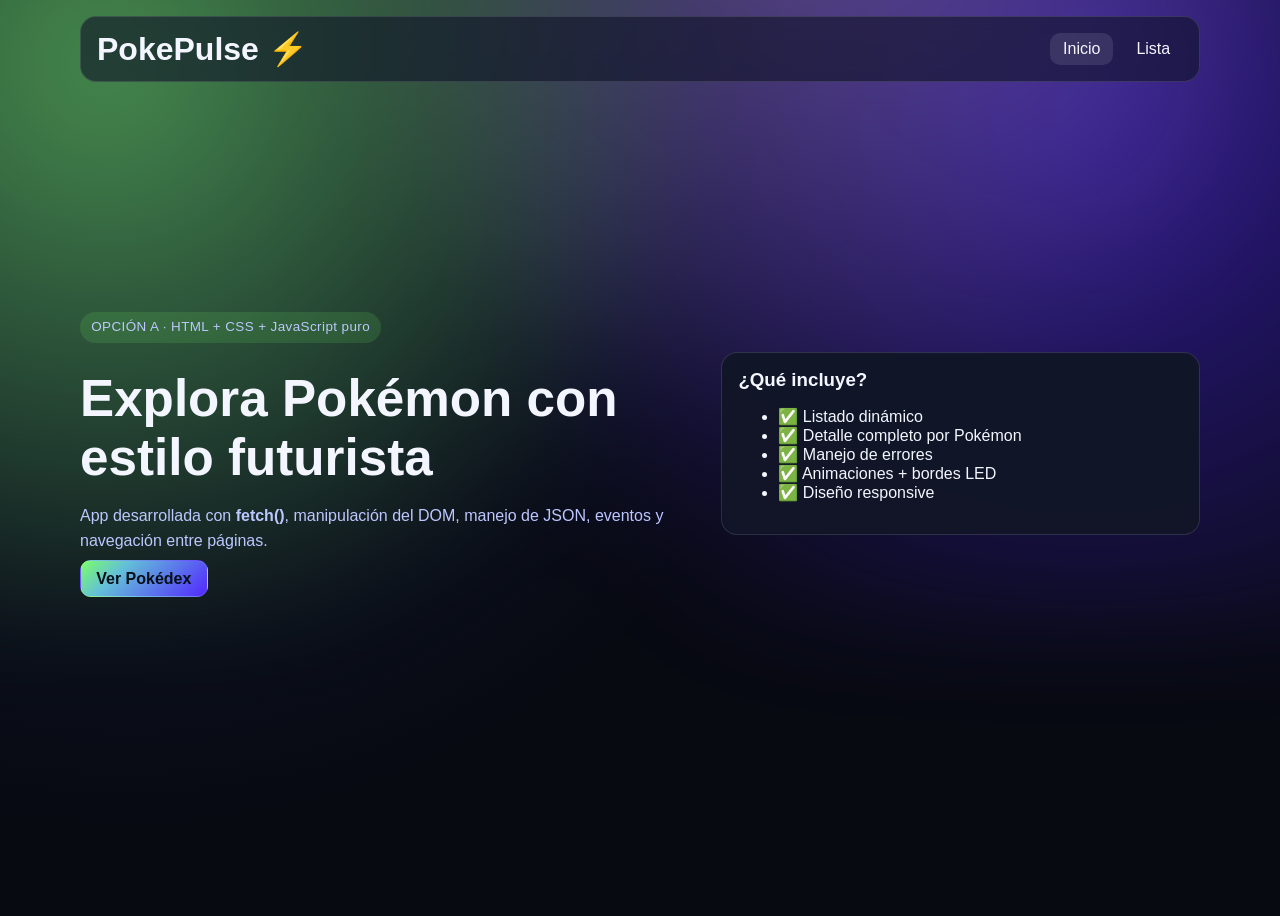
==== index.html @ c9ee5eb3 "Implementa app Pokemon Opcion A con UI animada" ====
<!DOCTYPE html>
<html lang="es">
  <head>
    <meta charset="UTF-8" />
    <meta name="viewport" content="width=device-width, initial-scale=1.0" />
    <title>PokePulse | Inicio</title>
    <link rel="stylesheet" href="css/styles.css" />
  </head>
  <body data-page="inicio">
    <div class="aurora"></div>
    <header class="topbar glass">
      <h1>PokePulse ⚡</h1>
      <nav>
        <a href="index.html" class="nav-link">Inicio</a>
        <a href="lista.html" class="nav-link">Lista</a>
      </nav>
    </header>

    <main class="container hero">
      <section class="hero-copy">
        <p class="pill">OPCIÓN A · HTML + CSS + JavaScript puro</p>
        <h2>Explora Pokémon con estilo futurista</h2>
        <p>
          App desarrollada con <strong>fetch()</strong>, manipulación del DOM,
          manejo de JSON, eventos y navegación entre páginas.
        </p>
        <div class="hero-actions">
          <a href="lista.html" class="btn btn-primary">Ver Pokédex</a>
        </div>
      </section>
      <section class="hero-card led-card">
        <h3>¿Qué incluye?</h3>
        <ul>
          <li>✅ Listado dinámico</li>
          <li>✅ Detalle completo por Pokémon</li>
          <li>✅ Manejo de errores</li>
          <li>✅ Animaciones + bordes LED</li>
          <li>✅ Diseño responsive</li>
        </ul>
      </section>
    </main>

    <script src="js/navigation.js" defer></script>
    <script src="js/app.js" defer></script>
  </body>
</html>
---- css/styles.css ----
:root {
  --bg: #080a12;
  --card: #121629cc;
  --text: #f3f6ff;
  --muted: #bdc7ff;
  --primary: #7cff67;
  --violet: #b497cf;
  --blue: #5227ff;
  --danger: #ff768b;
}

* {
  box-sizing: border-box;
}

body {
  margin: 0;
  font-family: Inter, Segoe UI, Roboto, sans-serif;
  color: var(--text);
  min-height: 100vh;
  background: radial-gradient(circle at 10% 10%, #111833 0%, var(--bg) 52%);
  position: relative;
  overflow-x: hidden;
}

.aurora {
  position: fixed;
  inset: -20% -20% auto;
  height: 90vh;
  z-index: -1;
  background:
    radial-gradient(circle at 20% 30%, #7cff6780 0%, transparent 40%),
    radial-gradient(circle at 60% 10%, #b497cf66 0%, transparent 42%),
    radial-gradient(circle at 75% 35%, #5227ff88 0%, transparent 45%);
  filter: blur(48px);
  animation: wave 14s linear infinite alternate;
}

@keyframes wave {
  from {
    transform: translate3d(-3%, -2%, 0) rotate(0deg);
  }
  to {
    transform: translate3d(3%, 2%, 0) rotate(5deg);
  }
}

.container {
  width: min(1120px, 92%);
  margin: 1.5rem auto 3rem;
}

.topbar {
  width: min(1120px, 92%);
  margin: 1rem auto 0;
  padding: 0.8rem 1rem;
  border-radius: 16px;
  display: flex;
  justify-content: space-between;
  align-items: center;
  gap: 1rem;
}

.glass {
  background: #0f132899;
  backdrop-filter: blur(12px);
  border: 1px solid #ffffff1f;
}

h1,
h2,
h3 {
  margin: 0;
}

nav {
  display: flex;
  gap: 0.65rem;
}

.nav-link {
  color: var(--text);
  text-decoration: none;
  padding: 0.45rem 0.8rem;
  border-radius: 10px;
  transition: 0.25s ease;
}

.nav-link:hover,
.nav-link.active {
  background: #ffffff1a;
}

.hero {
  min-height: 75vh;
  display: grid;
  grid-template-columns: 1.3fr 1fr;
  gap: 1.2rem;
  align-items: center;
}

.hero-copy h2 {
  font-size: clamp(2rem, 4vw, 3.2rem);
  margin: 0.8rem 0;
}

.hero-copy p {
  color: var(--muted);
  line-height: 1.6;
}

.pill {
  display: inline-block;
  padding: 0.3rem 0.7rem;
  border-radius: 999px;
  background: #7cff6722;
  color: #d8ffd3;
  font-size: 0.84rem;
  letter-spacing: 0.03em;
}

.btn {
  border: 1px solid #ffffff22;
  background: #151931;
  color: var(--text);
  border-radius: 11px;
  padding: 0.55rem 0.95rem;
  font-weight: 600;
  cursor: pointer;
  transition: 0.25s ease;
}

.btn:hover {
  transform: translateY(-1px);
  border-color: #ffffff55;
}

.btn-primary {
  text-decoration: none;
  background: linear-gradient(135deg, #7cff67 0%, #63c0d8 30%, #5227ff 100%);
  color: #041018;
}

.section-head {
  display: flex;
  justify-content: space-between;
  align-items: end;
  gap: 1rem;
  margin: 1rem 0;
}

.actions-row {
  display: flex;
  gap: 0.5rem;
}

input[type='search'] {
  min-width: 260px;
  background: #151a33;
  border: 1px solid #ffffff29;
  color: var(--text);
  border-radius: 10px;
  padding: 0.55rem 0.75rem;
}

.status {
  background: #ffffff10;
  border: 1px solid #ffffff21;
  border-radius: 12px;
  padding: 0.7rem;
  margin: 0.8rem 0;
  color: var(--muted);
}

.grid {
  display: grid;
  grid-template-columns: repeat(auto-fit, minmax(180px, 1fr));
  gap: 0.8rem;
}

.led-card {
  background: var(--card);
  border-radius: 16px;
  border: 1px solid #ffffff1f;
  padding: 1rem;
  position: relative;
  overflow: hidden;
}

.led-card::before {
  content: '';
  position: absolute;
  inset: -2px;
  border-radius: inherit;
  background: conic-gradient(from 10deg, #7cff67, #b497cf, #5227ff, #7cff67);
  z-index: -2;
  opacity: 0;
  transition: opacity 0.3s ease;
}

.led-card::after {
  content: '';
  position: absolute;
  inset: 1px;
  background: #121629ee;
  border-radius: inherit;
  z-index: -1;
}

.led-card:hover::before {
  opacity: 1;
  animation: spin 3s linear infinite;
}

@keyframes spin {
  to {
    transform: rotate(1turn);
  }
}

.pokemon-card {
  cursor: pointer;
  transform-style: preserve-3d;
  transition: transform 0.22s ease;
}

.pokemon-card:hover {
  transform: translateY(-3px) scale(1.01);
}

.sprite {
  width: 100%;
  height: 120px;
  object-fit: contain;
  filter: drop-shadow(0 0 12px #7cff6760);
}

.meta {
  display: flex;
  justify-content: space-between;
  align-items: center;
}

.tag {
  font-size: 0.82rem;
  color: #111;
  background: #7cff67;
  padding: 0.15rem 0.5rem;
  border-radius: 999px;
}

#pokemonDetail {
  margin-top: 0.9rem;
}

.detail-panel {
  display: grid;
  grid-template-columns: 1fr 1.1fr;
  gap: 1rem;
  align-items: center;
}

.detail-image {
  width: 100%;
  max-height: 280px;
  object-fit: contain;
  filter: drop-shadow(0 0 24px #b497cf66);
}

.stats-list {
  padding-left: 1.1rem;
  margin: 0.4rem 0 0;
  color: var(--muted);
}

.types {
  display: flex;
  gap: 0.5rem;
  flex-wrap: wrap;
}

.type-chip {
  background: #ffffff19;
  padding: 0.2rem 0.55rem;
  border-radius: 999px;
}

.error {
  color: var(--danger);
}

@media (max-width: 880px) {
  .hero,
  .detail-panel,
  .section-head {
    grid-template-columns: 1fr;
    display: grid;
    align-items: start;
  }

  .actions-row,
  input[type='search'] {
    width: 100%;
  }

  .actions-row {
    grid-template-columns: 1fr auto;
    display: grid;
  }
}
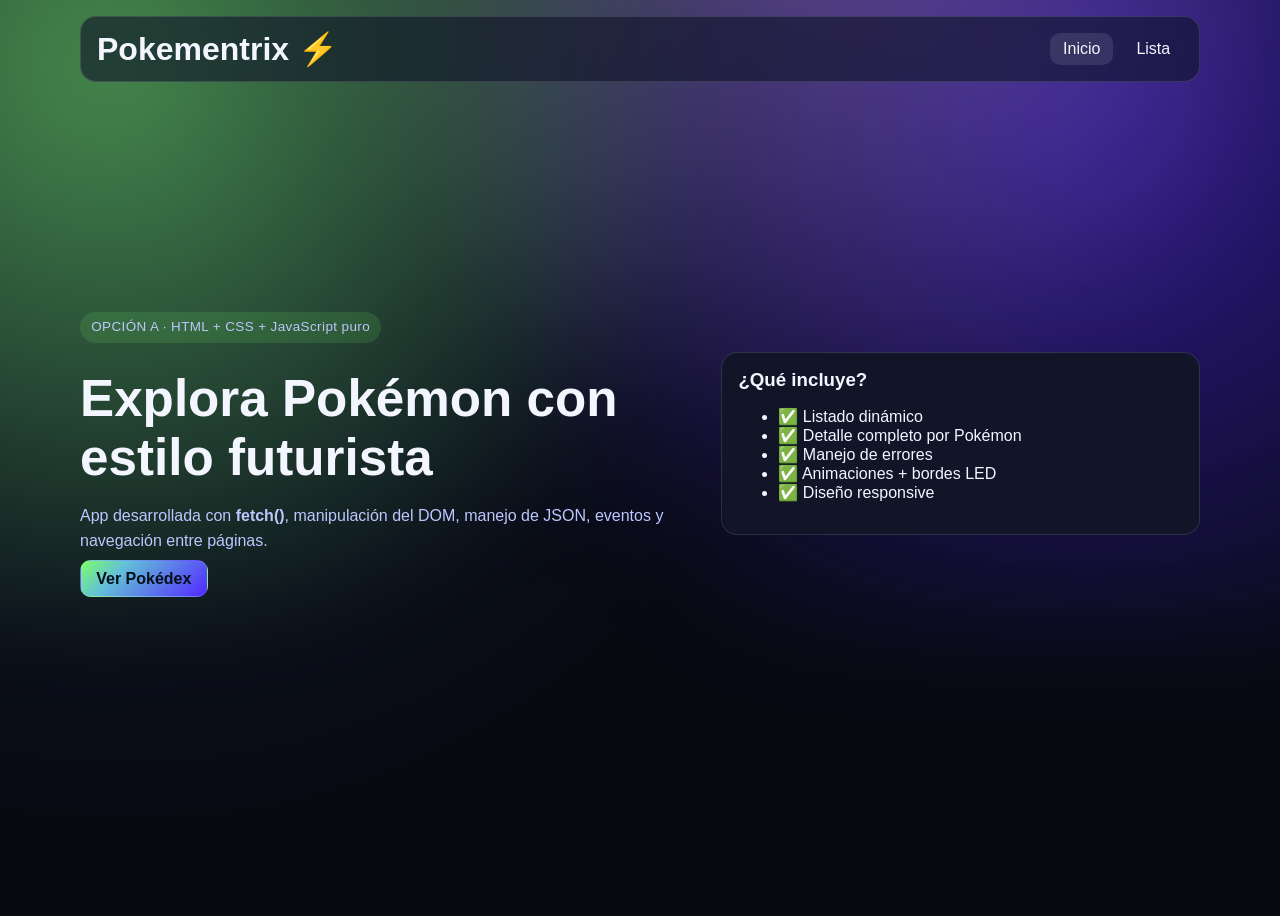
==== commit af90bc96: "Paginacion y filtros agregados| Filtos a-z agegados y correccion de paginacion" ====
--- a/index.html
+++ b/index.html
@@ -3,13 +3,14 @@
   <head>
     <meta charset="UTF-8" />
     <meta name="viewport" content="width=device-width, initial-scale=1.0" />
-    <title>PokePulse | Inicio</title>
+    <title>Pokementrix | Inicio</title>
+    <link rel="icon" href="https://raw.githubusercontent.com/PokeAPI/sprites/master/sprites/items/poke-ball.png">
     <link rel="stylesheet" href="css/styles.css" />
   </head>
   <body data-page="inicio">
     <div class="aurora"></div>
     <header class="topbar glass">
-      <h1>PokePulse ⚡</h1>
+      <h1>Pokementrix ⚡</h1>
       <nav>
         <a href="index.html" class="nav-link">Inicio</a>
         <a href="lista.html" class="nav-link">Lista</a>
--- a/css/styles.css
+++ b/css/styles.css
@@ -308,3 +308,42 @@
     display: grid;
   }
 }
+
+/* ===== PAGINACIÓN ===== */
+
+.pagination {
+  margin-top: 30px;
+  display: flex;
+  justify-content: center;
+  flex-wrap: wrap;
+  gap: 8px;
+}
+
+.page-btn {
+  min-width: 38px;
+  height: 38px;
+  border-radius: 10px;
+  border: 1px solid #ffffff1f;
+  background: #0f1328cc;
+  color: var(--text);
+  cursor: pointer;
+  font-size: 14px;
+  transition: all 0.25s ease;
+  backdrop-filter: blur(6px);
+}
+
+/* hover */
+.page-btn:hover {
+  transform: translateY(-2px);
+  border-color: #ffffff55;
+  background: #151a33;
+}
+
+/* activa */
+.page-btn.active {
+  background: linear-gradient(135deg, #7cff67, #5227ff);
+  color: #041018;
+  font-weight: bold;
+  box-shadow: 0 0 10px #7cff6780;
+  border: none;
+}
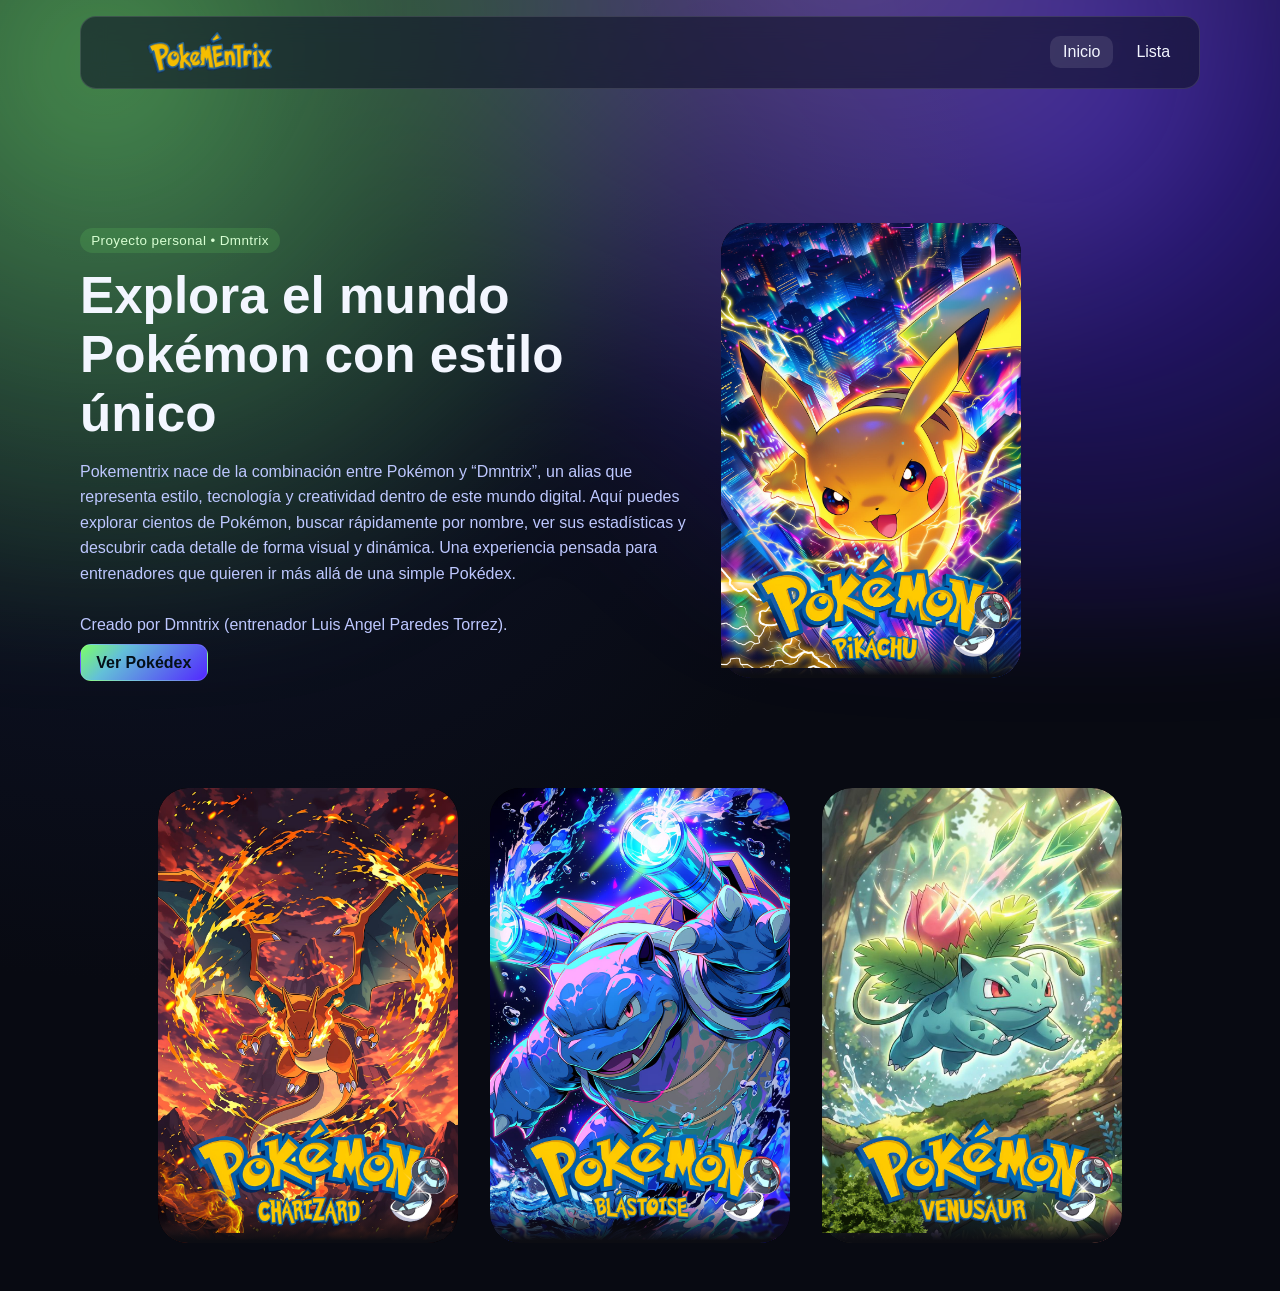
==== commit 52dc31e3: "CARDS EN HOME Y TODAS LAS CORRECCCIONES" ====
--- a/index.html
+++ b/index.html
@@ -1,47 +1,111 @@
 <!DOCTYPE html>
 <html lang="es">
-  <head>
-    <meta charset="UTF-8" />
-    <meta name="viewport" content="width=device-width, initial-scale=1.0" />
-    <title>Pokementrix | Inicio</title>
-    <link rel="icon" href="https://raw.githubusercontent.com/PokeAPI/sprites/master/sprites/items/poke-ball.png">
-    <link rel="stylesheet" href="css/styles.css" />
-  </head>
-  <body data-page="inicio">
-    <div class="aurora"></div>
-    <header class="topbar glass">
-      <h1>Pokementrix ⚡</h1>
-      <nav>
-        <a href="index.html" class="nav-link">Inicio</a>
-        <a href="lista.html" class="nav-link">Lista</a>
-      </nav>
-    </header>
+<head>
+  <meta charset="UTF-8" />
+  <meta name="viewport" content="width=device-width, initial-scale=1.0"/>
+  <title>Pokementrix⚡</title>
 
-    <main class="container hero">
-      <section class="hero-copy">
-        <p class="pill">OPCIÓN A · HTML + CSS + JavaScript puro</p>
-        <h2>Explora Pokémon con estilo futurista</h2>
+  <link rel="icon" href="https://raw.githubusercontent.com/PokeAPI/sprites/master/sprites/items/poke-ball.png">
+  <link rel="stylesheet" href="css/styles.css" />
+</head>
+
+<body data-page="inicio">
+  <div class="aurora"></div>
+
+  <!-- HEADER -->
+  <header class="topbar glass">
+    <a href="index.html" class="logo-link">
+      <img src="img/logo.png" alt="Pokementrix" class="logo-img">
+    </a>
+    <nav>
+      <a href="index.html" class="nav-link active">Inicio</a>
+      <a href="lista.html" class="nav-link">Lista</a>
+    </nav>
+  </header>
+
+  <main class="container">
+
+    <!-- HERO -->
+    <section class="hero">
+
+      <div class="hero-copy">
+        <span class="pill">Proyecto personal • Dmntrix</span>
+
+        <h2>Explora el mundo Pokémon con estilo único</h2>
+
         <p>
-          App desarrollada con <strong>fetch()</strong>, manipulación del DOM,
-          manejo de JSON, eventos y navegación entre páginas.
+          Pokementrix nace de la combinación entre Pokémon y “Dmntrix”, un alias que representa
+          estilo, tecnología y creatividad dentro de este mundo digital. Aquí puedes explorar cientos
+          de Pokémon, buscar rápidamente por nombre, ver sus estadísticas y descubrir cada detalle
+          de forma visual y dinámica. Una experiencia pensada para entrenadores que quieren ir más allá
+          de una simple Pokédex.  
+          <br><br>
+          Creado por Dmntrix (entrenador Luis Angel Paredes Torrez).
         </p>
-        <div class="hero-actions">
-          <a href="lista.html" class="btn btn-primary">Ver Pokédex</a>
+
+        <a href="lista.html" class="btn btn-primary">Ver Pokédex</a>
+      </div>
+
+      <!-- 🔥 CARD PRINCIPAL -->
+      <div class="card hero-card" data-search="pikachu">
+
+        <div class="wrapper">
+          <img src="img/1.png" class="cover-image" />
         </div>
-      </section>
-      <section class="hero-card led-card">
-        <h3>¿Qué incluye?</h3>
-        <ul>
-          <li>✅ Listado dinámico</li>
-          <li>✅ Detalle completo por Pokémon</li>
-          <li>✅ Manejo de errores</li>
-          <li>✅ Animaciones + bordes LED</li>
-          <li>✅ Diseño responsive</li>
-        </ul>
-      </section>
-    </main>
 
-    <script src="js/navigation.js" defer></script>
-    <script src="js/app.js" defer></script>
-  </body>
-</html>
+        <img src="img/1.2.png" class="logo" />
+        <img src="img/1.1.png" class="character" />
+
+      </div>
+
+    </section>
+
+    <!-- 🔥 CARDS ABAJO -->
+    <section class="cards-bottom">
+
+      <!-- CHARIZARD -->
+      <div class="card" data-search="charizard">
+        <div class="wrapper">
+          <img src="img/2.png" class="cover-image" />
+        </div>
+        <img src="img/2.2.png" class="logo" />
+        <img src="img/2.1.png" class="character" />
+      </div>
+
+      <!-- BLASTOISE -->
+      <div class="card" data-search="blastoise">
+        <div class="wrapper">
+          <img src="img/3.png" class="cover-image" />
+        </div>
+        <img src="img/3.2.png" class="logo" />
+        <img src="img/3.1.png" class="character" />
+      </div>
+
+      <!-- VENUSAUR -->
+      <div class="card" data-search="venusaur">
+        <div class="wrapper">
+          <img src="img/4.png" class="cover-image" />
+        </div>
+        <img src="img/4.2.png" class="logo" />
+        <img src="img/4.1.png" class="character" />
+      </div>
+
+    </section>
+
+  </main>
+
+  <!-- JS PARA CLICK EN CARDS -->
+  <script>
+    document.querySelectorAll('.card').forEach(card => {
+      card.addEventListener('click', () => {
+        const name = card.dataset.search;
+        if (!name) return;
+
+        localStorage.setItem('pokemonSearch', name);
+        window.location.href = 'lista.html';
+      });
+    });
+  </script>
+
+</body>
+</html>
--- a/css/styles.css
+++ b/css/styles.css
@@ -346,4 +346,178 @@
   font-weight: bold;
   box-shadow: 0 0 10px #7cff6780;
   border: none;
+}
+
+/* ===== CARDS HOME ===== */
+
+.cards-section {
+  margin-top: 3rem;
+  display: flex;
+  flex-direction: column;
+  align-items: center;
+  gap: 3rem;
+}
+.cards-bottom {
+  display: flex;
+  justify-content: center;
+  gap: 2rem;
+  flex-wrap: wrap;
+}
+
+.card-row {
+  display: flex;
+  align-items: center;
+  justify-content: space-between;
+  gap: 2rem;
+}
+
+.card-row.left {
+  flex-direction: row;
+}
+
+.card-row.right {
+  flex-direction: row-reverse;
+}
+
+.card-text {
+  max-width: 400px;
+}
+
+.card-text h3 {
+  margin-bottom: 0.5rem;
+}
+
+.card-text p {
+  color: var(--muted);
+}
+
+/* ===== CARD EFECTO ORIGINAL (BIEN IMPLEMENTADO) ===== */
+
+.card {
+  width: 300px;
+  height: 455px;
+  position: relative;
+  display: flex;
+  justify-content: center;
+  align-items: center;
+  padding: 0 36px;
+  perspective: 2500px;
+  cursor: pointer;
+  border-radius: 30px;
+  transform-style: preserve-3d;
+}
+
+/* FONDO */
+.wrapper {
+  transition: all 0.5s;
+  position: absolute;
+  width: 100%;
+  height: 100%;
+  z-index: -1; /* 🔥 CLAVE ORIGINAL */
+  background: #000;
+  border-radius: 30px;
+  overflow: hidden;
+}
+
+.wrapper img {
+  width: 100%;
+  height: 100%;
+  object-fit: cover;
+  border-radius: 30px;
+}
+
+/* INCLINACIÓN */
+.card:hover .wrapper {
+  transform: perspective(900px) translateY(-5%) rotateX(25deg) translateZ(0);
+  box-shadow: 2px 35px 32px -8px rgba(0, 0, 0, 0.75);
+}
+
+/* SOMBRAS */
+.wrapper::before,
+.wrapper::after {
+  content: "";
+  opacity: 0;
+  width: 100%;
+  height: 80px;
+  transition: all 0.5s;
+  border-radius: 30px;
+  position: absolute;
+  left: 0;
+}
+
+.wrapper::before {
+  top: 0;
+  height: 100%;
+  background-image: linear-gradient(
+    to top,
+    transparent 46%,
+    rgba(12, 13, 19, 0.5) 68%,
+    rgba(12, 13, 19) 97%
+  );
+}
+
+.wrapper::after {
+  bottom: 0;
+  opacity: 1;
+  background-image: linear-gradient(
+    to bottom,
+    transparent 46%,
+    rgba(12, 13, 19, 0.5) 68%,
+    rgba(12, 13, 19) 97%
+  );
+}
+
+.card:hover .wrapper::before,
+.card:hover .wrapper::after {
+  opacity: 1;
+}
+
+/* LOGO (BAJA Y SE OPACA) */
+.logo {
+  width: 100%;
+  position: absolute;
+  bottom: 10px;
+  z-index: 2;
+  transition: all 0.5s;
+}
+
+.card:hover .logo {
+  transform: translate3d(0%, -50px, 100px); /* 🔥 ORIGINAL */
+  opacity: 0.2;
+}
+
+/* PERSONAJE (SALE) */
+.character {
+  width: 100%;
+  opacity: 0;
+  transition: all 0.5s;
+  position: absolute;
+  z-index: 3;
+}
+
+.card:hover .character {
+  opacity: 1;
+  transform: translate3d(5%, -20%, 670px); /* 🔥 ORIGINAL */
+}
+
+/* OSCURECER FONDO */
+.card:hover .cover-image {
+  opacity: 0.3;
+}
+
+/* ===== LOGO HOME ===== */
+.logo-link {
+  display: flex;
+  align-items: center;
+}
+
+.logo-img {
+  height: 45px; /* 🔥 tamaño ideal */
+  width: auto;
+  cursor: pointer;
+  transition: transform 0.2s ease;
+}
+
+.logo-img:hover {
+  transform: scale(1.05);
 }
